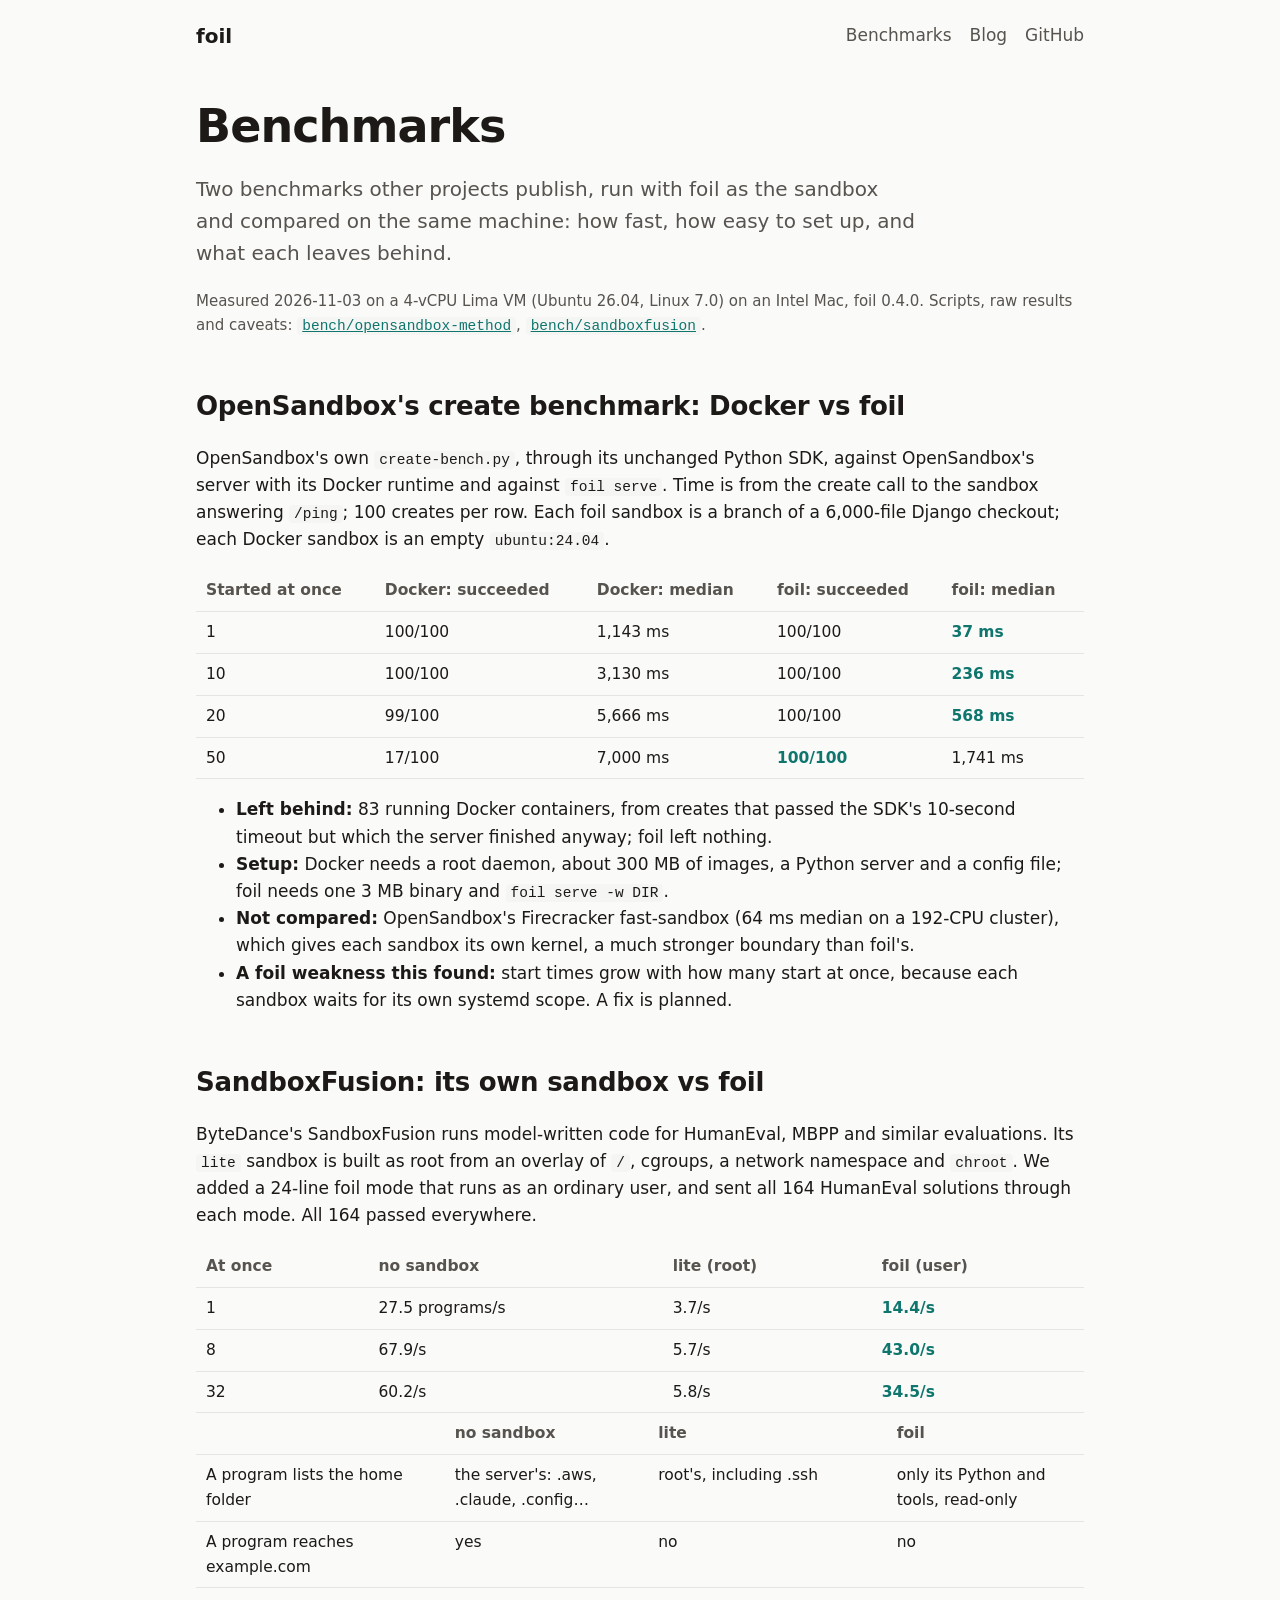
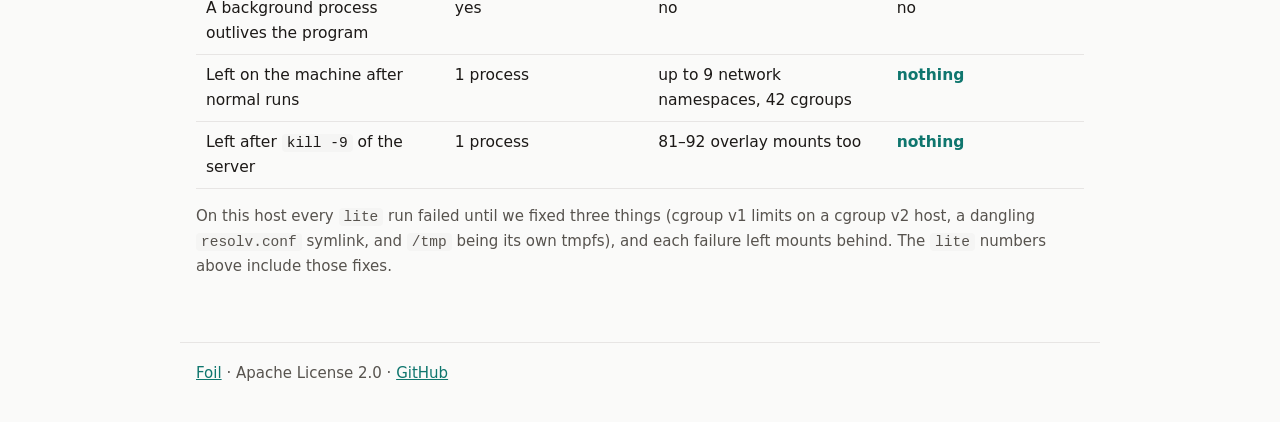
==== docs/benchmarks.html @ 6d827596 "Showcase: OpenSandbox's and SandboxFusion's benchmarks with foil bench/opensandbox-method: OpenSandb" ====
<!doctype html>
<html lang="en">
<head>
<meta charset="utf-8">
<meta name="viewport" content="width=device-width, initial-scale=1">
<title>Foil benchmarks: against Docker and SandboxFusion</title>
<meta name="description" content="foil measured with other projects' own benchmarks: OpenSandbox's create benchmark against its Docker runtime, and SandboxFusion's HumanEval execution against its root sandbox. Speed, ease and what each leaves behind.">
<link rel="canonical" href="https://ai-agentic-tools.github.io/Foil/benchmarks.html">
<meta property="og:title" content="Foil benchmarks: against Docker and SandboxFusion">
<meta property="og:description" content="Other projects' own benchmarks, run with foil as the sandbox: speed, ease, and what each leaves behind.">
<meta property="og:url" content="https://ai-agentic-tools.github.io/Foil/benchmarks.html">
<meta property="og:image" content="https://raw.githubusercontent.com/ai-agentic-tools/Foil/main/.github/social-preview.png">
<link rel="stylesheet" href="style.css">
</head>
<body>
<header>
  <a class="brand" href="./">foil</a>
  <nav><a href="benchmarks.html">Benchmarks</a><a href="blog/parallel-agents.html">Blog</a><a href="https://github.com/ai-agentic-tools/Foil">GitHub</a></nav>
</header>
<main>
  <h1>Benchmarks</h1>
  <p class="lead">Two benchmarks other projects publish, run with foil as the sandbox and compared on the same machine: how fast, how easy to set up, and what each leaves behind.</p>
  <p class="meta">Measured 2026-11-03 on a 4-vCPU Lima VM (Ubuntu 26.04, Linux 7.0) on an Intel Mac, foil 0.4.0. Scripts, raw results and caveats: <a href="https://github.com/ai-agentic-tools/Foil/tree/main/bench/opensandbox-method"><code>bench/opensandbox-method</code></a>, <a href="https://github.com/ai-agentic-tools/Foil/tree/main/bench/sandboxfusion"><code>bench/sandboxfusion</code></a>.</p>

  <h2>OpenSandbox's create benchmark: Docker vs foil</h2>
  <p>OpenSandbox's own <code>create-bench.py</code>, through its unchanged Python SDK, against OpenSandbox's server with its Docker runtime and against <code>foil serve</code>. Time is from the create call to the sandbox answering <code>/ping</code>; 100 creates per row. Each foil sandbox is a branch of a 6,000-file Django checkout; each Docker sandbox is an empty <code>ubuntu:24.04</code>.</p>
  <div class="table-wrap"><table>
    <tr><th>Started at once</th><th>Docker: succeeded</th><th>Docker: median</th><th>foil: succeeded</th><th>foil: median</th></tr>
    <tr><td>1</td><td>100/100</td><td>1,143 ms</td><td>100/100</td><td><strong>37 ms</strong></td></tr>
    <tr><td>10</td><td>100/100</td><td>3,130 ms</td><td>100/100</td><td><strong>236 ms</strong></td></tr>
    <tr><td>20</td><td>99/100</td><td>5,666 ms</td><td>100/100</td><td><strong>568 ms</strong></td></tr>
    <tr><td>50</td><td>17/100</td><td>7,000 ms</td><td><strong>100/100</strong></td><td>1,741 ms</td></tr>
  </table></div>
  <ul>
    <li><strong>Left behind:</strong> 83 running Docker containers, from creates that passed the SDK's 10-second timeout but which the server finished anyway; foil left nothing.</li>
    <li><strong>Setup:</strong> Docker needs a root daemon, about 300 MB of images, a Python server and a config file; foil needs one 3 MB binary and <code>foil serve -w DIR</code>.</li>
    <li><strong>Not compared:</strong> OpenSandbox's Firecracker fast-sandbox (64 ms median on a 192-CPU cluster), which gives each sandbox its own kernel, a much stronger boundary than foil's.</li>
    <li><strong>A foil weakness this found:</strong> start times grow with how many start at once, because each sandbox waits for its own systemd scope. A fix is planned.</li>
  </ul>

  <h2>SandboxFusion: its own sandbox vs foil</h2>
  <p>ByteDance's SandboxFusion runs model-written code for HumanEval, MBPP and similar evaluations. Its <code>lite</code> sandbox is built as root from an overlay of <code>/</code>, cgroups, a network namespace and <code>chroot</code>. We added a 24-line foil mode that runs as an ordinary user, and sent all 164 HumanEval solutions through each mode. All 164 passed everywhere.</p>
  <div class="table-wrap"><table>
    <tr><th>At once</th><th>no sandbox</th><th>lite (root)</th><th>foil (user)</th></tr>
    <tr><td>1</td><td>27.5 programs/s</td><td>3.7/s</td><td><strong>14.4/s</strong></td></tr>
    <tr><td>8</td><td>67.9/s</td><td>5.7/s</td><td><strong>43.0/s</strong></td></tr>
    <tr><td>32</td><td>60.2/s</td><td>5.8/s</td><td><strong>34.5/s</strong></td></tr>
  </table></div>
  <div class="table-wrap"><table>
    <tr><th></th><th>no sandbox</th><th>lite</th><th>foil</th></tr>
    <tr><td>A program lists the home folder</td><td>the server's: .aws, .claude, .config…</td><td>root's, including .ssh</td><td>only its Python and tools, read-only</td></tr>
    <tr><td>A program reaches example.com</td><td>yes</td><td>no</td><td>no</td></tr>
    <tr><td>A background process outlives the program</td><td>yes</td><td>no</td><td>no</td></tr>
    <tr><td>Left on the machine after normal runs</td><td>1 process</td><td>up to 9 network namespaces, 42 cgroups</td><td><strong>nothing</strong></td></tr>
    <tr><td>Left after <code>kill -9</code> of the server</td><td>1 process</td><td>81–92 overlay mounts too</td><td><strong>nothing</strong></td></tr>
  </table></div>
  <p class="meta">On this host every <code>lite</code> run failed until we fixed three things (cgroup v1 limits on a cgroup v2 host, a dangling <code>resolv.conf</code> symlink, and <code>/tmp</code> being its own tmpfs), and each failure left mounts behind. The <code>lite</code> numbers above include those fixes.</p>
</main>
<footer>
  <a href="./">Foil</a> · Apache License 2.0 · <a href="https://github.com/ai-agentic-tools/Foil">GitHub</a>
</footer>
</body>
</html>
---- docs/style.css ----
:root {
  --bg: #fafaf9; --fg: #1c1917; --muted: #57534e; --line: #e7e5e4;
  --card: #ffffff; --accent: #0f766e; --code-bg: #f5f5f4; --term: #18181b;
}
@media (prefers-color-scheme: dark) {
  :root {
    --bg: #0c0a09; --fg: #e7e5e4; --muted: #a8a29e; --line: #292524;
    --card: #1c1917; --accent: #2dd4bf; --code-bg: #1c1917; --term: #18181b;
  }
}
* { box-sizing: border-box; }
body {
  margin: 0; background: var(--bg); color: var(--fg);
  font: 17px/1.6 system-ui, -apple-system, "Segoe UI", sans-serif;
}
main, header, footer { max-width: 920px; margin: 0 auto; padding: 0 16px; }
header { display: flex; justify-content: space-between; align-items: center; padding-top: 20px; }
header a.brand { font-weight: 700; font-size: 20px; color: var(--fg); text-decoration: none; }
nav a { margin-left: 18px; color: var(--muted); text-decoration: none; }
nav a:hover, a { color: var(--accent); }
h1 { font-size: clamp(30px, 5vw, 46px); line-height: 1.15; margin: 48px 0 12px; letter-spacing: -0.02em; }
h2 { font-size: 26px; margin: 48px 0 12px; letter-spacing: -0.01em; }
h3 { font-size: 19px; margin: 28px 0 6px; }
.lead { font-size: 20px; color: var(--muted); max-width: 720px; }
.demo { margin: 28px 0; border-radius: 10px; overflow: hidden; background: var(--term); }
.demo img { display: block; width: 100%; height: auto; }
pre, code { font-family: ui-monospace, SFMono-Regular, Menlo, Consolas, monospace; font-size: 14.5px; }
code { background: var(--code-bg); padding: 1px 5px; border-radius: 4px; }
pre { background: var(--term); color: #e4e4e7; padding: 14px 16px; border-radius: 8px; overflow-x: auto; line-height: 1.5; }
pre code { background: none; padding: 0; color: inherit; }
.cta { display: flex; flex-wrap: wrap; gap: 12px; margin: 20px 0; }
.btn { display: inline-block; padding: 10px 18px; border-radius: 8px; border: 1px solid var(--line); color: var(--fg); text-decoration: none; font-weight: 600; }
.btn.primary { background: var(--accent); border-color: var(--accent); color: #fff; }
@media (prefers-color-scheme: dark) { .btn.primary { color: #042f2e; } }
.grid { display: grid; grid-template-columns: repeat(auto-fit, minmax(250px, 1fr)); gap: 14px; }
.card { background: var(--card); border: 1px solid var(--line); border-radius: 10px; padding: 16px 18px; }
.card h3 { margin-top: 0; }
.card p { margin: 0; color: var(--muted); font-size: 16px; }
.table-wrap { overflow-x: auto; }
table { border-collapse: collapse; width: 100%; font-size: 15.5px; }
th, td { text-align: left; padding: 8px 10px; border-bottom: 1px solid var(--line); vertical-align: top; }
th { color: var(--muted); font-weight: 600; }
td strong { color: var(--accent); }
.meta { color: var(--muted); font-size: 15px; }
article p, article li { max-width: 720px; }
blockquote { margin: 18px 0; padding: 4px 16px; border-left: 3px solid var(--accent); color: var(--muted); }
footer { margin-top: 64px; padding-bottom: 40px; border-top: 1px solid var(--line); padding-top: 18px; color: var(--muted); font-size: 15px; }
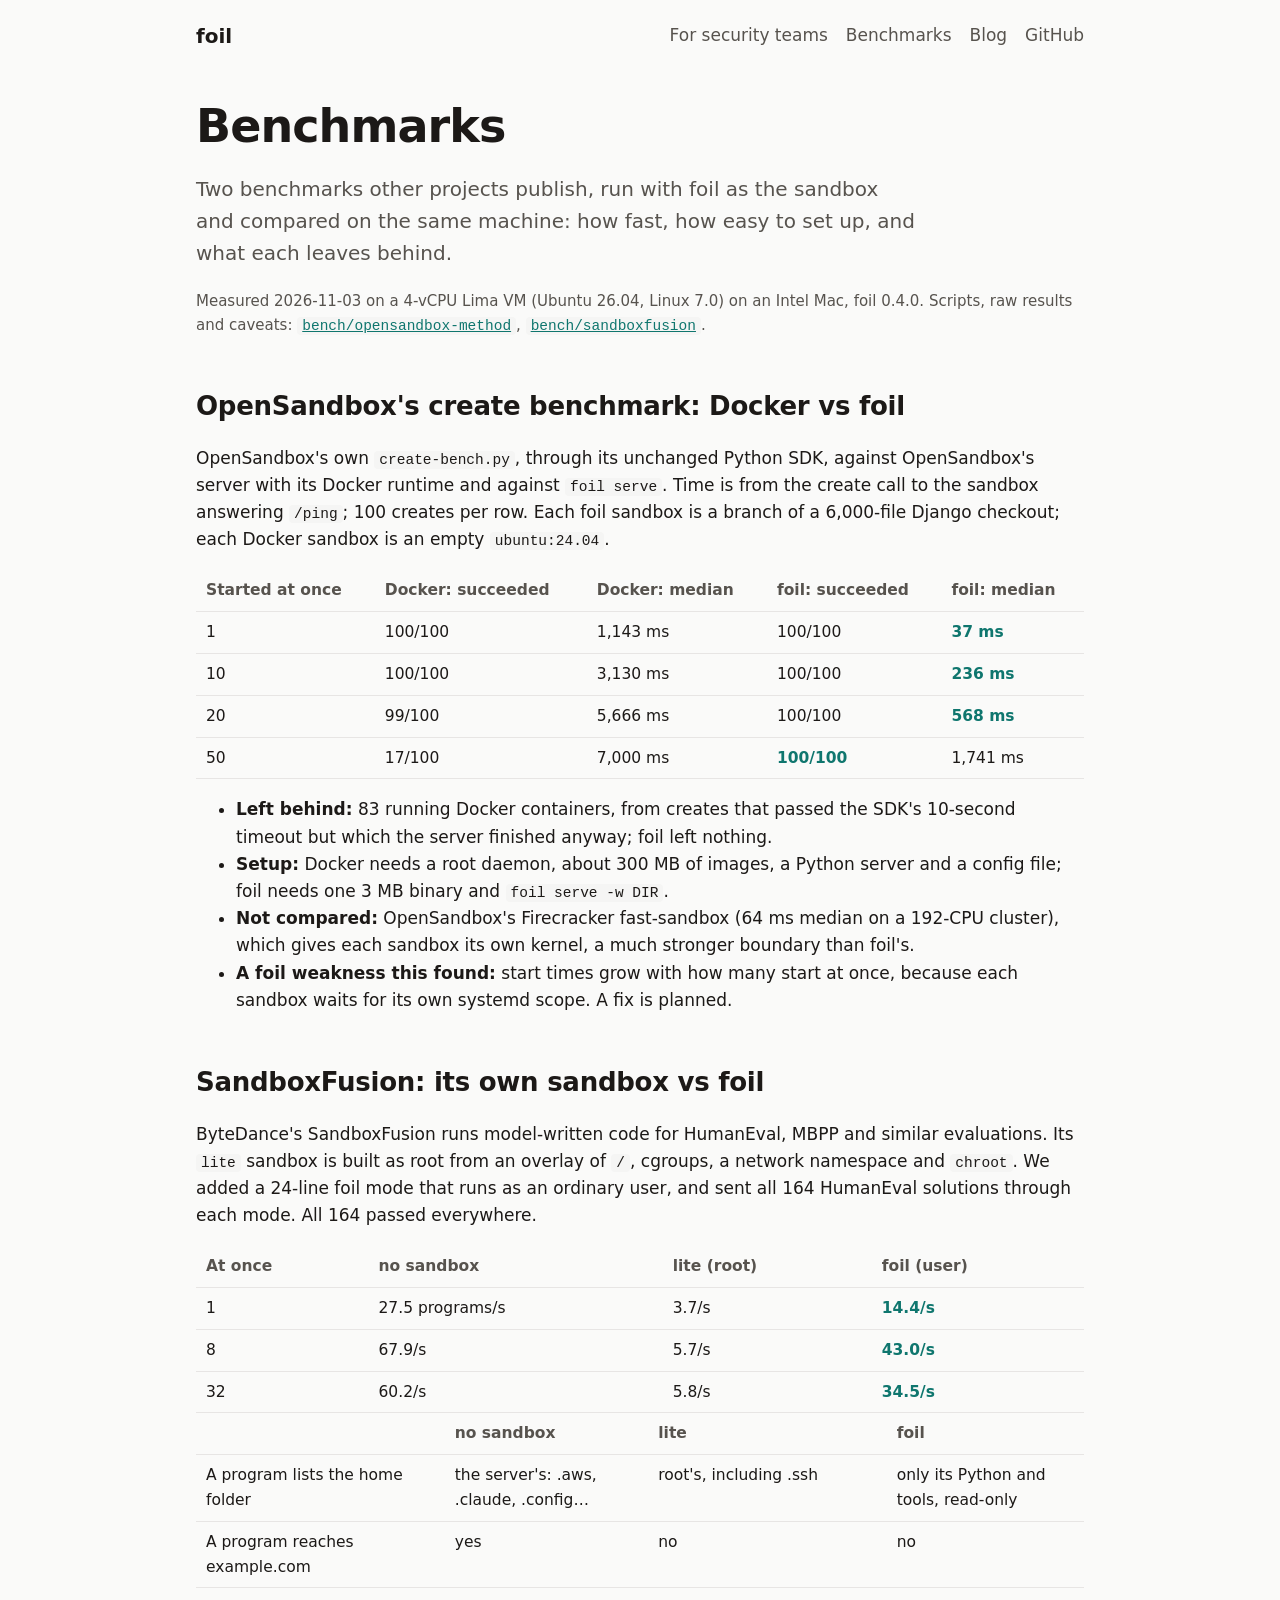
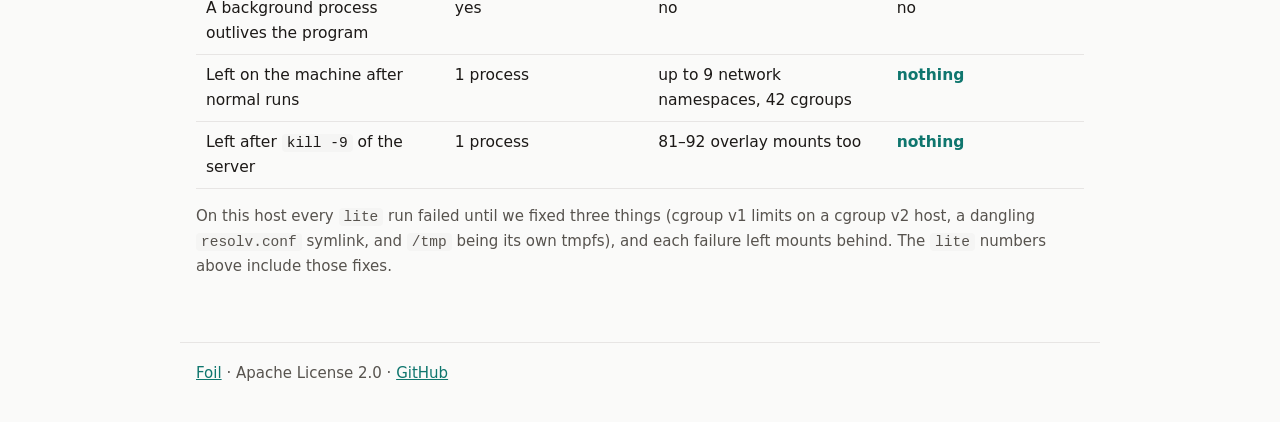
==== commit 03c341e1: "0.5.0: hidden paths, policy files, audit log; guard files other tools run For teams that need to kno" ====
--- a/docs/benchmarks.html
+++ b/docs/benchmarks.html
@@ -15,7 +15,7 @@
 <body>
 <header>
   <a class="brand" href="./">foil</a>
-  <nav><a href="benchmarks.html">Benchmarks</a><a href="blog/parallel-agents.html">Blog</a><a href="https://github.com/ai-agentic-tools/Foil">GitHub</a></nav>
+  <nav><a href="security.html">For security teams</a><a href="benchmarks.html">Benchmarks</a><a href="blog/parallel-agents.html">Blog</a><a href="https://github.com/ai-agentic-tools/Foil">GitHub</a></nav>
 </header>
 <main>
   <h1>Benchmarks</h1>
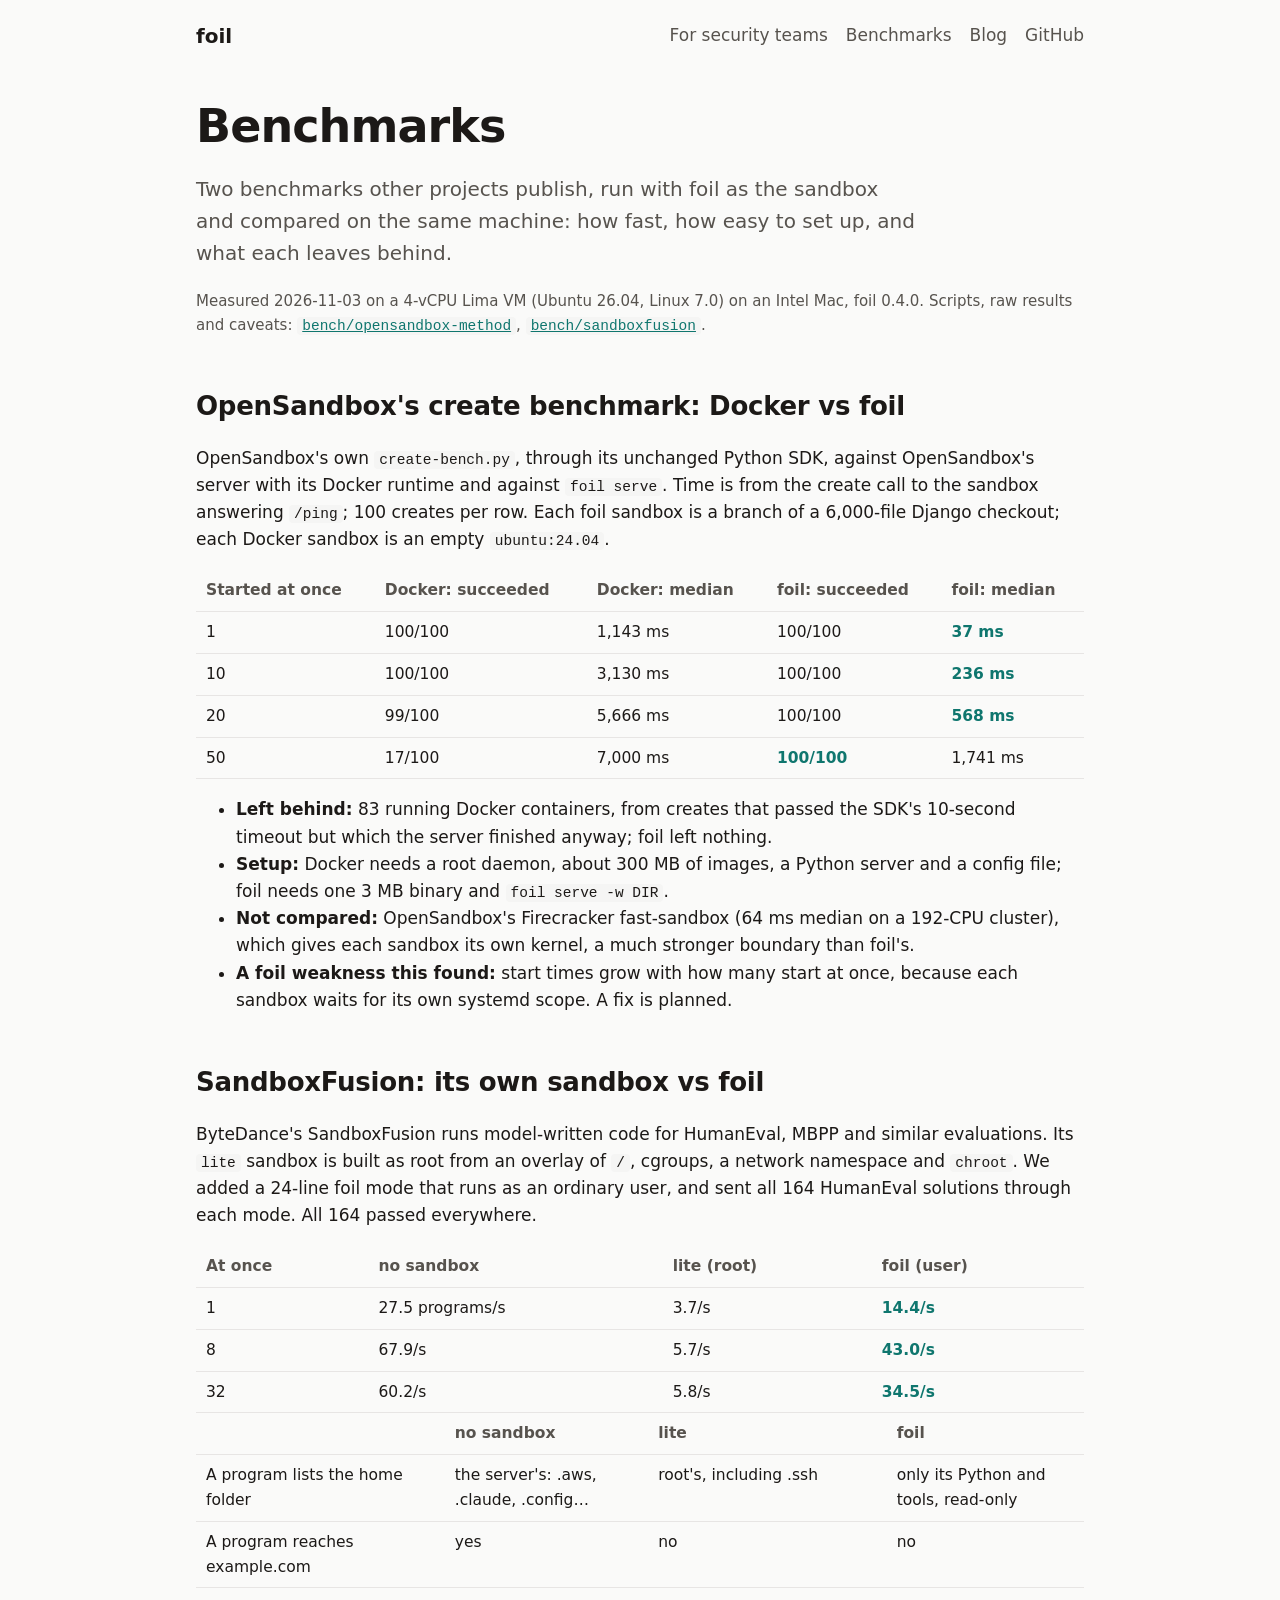
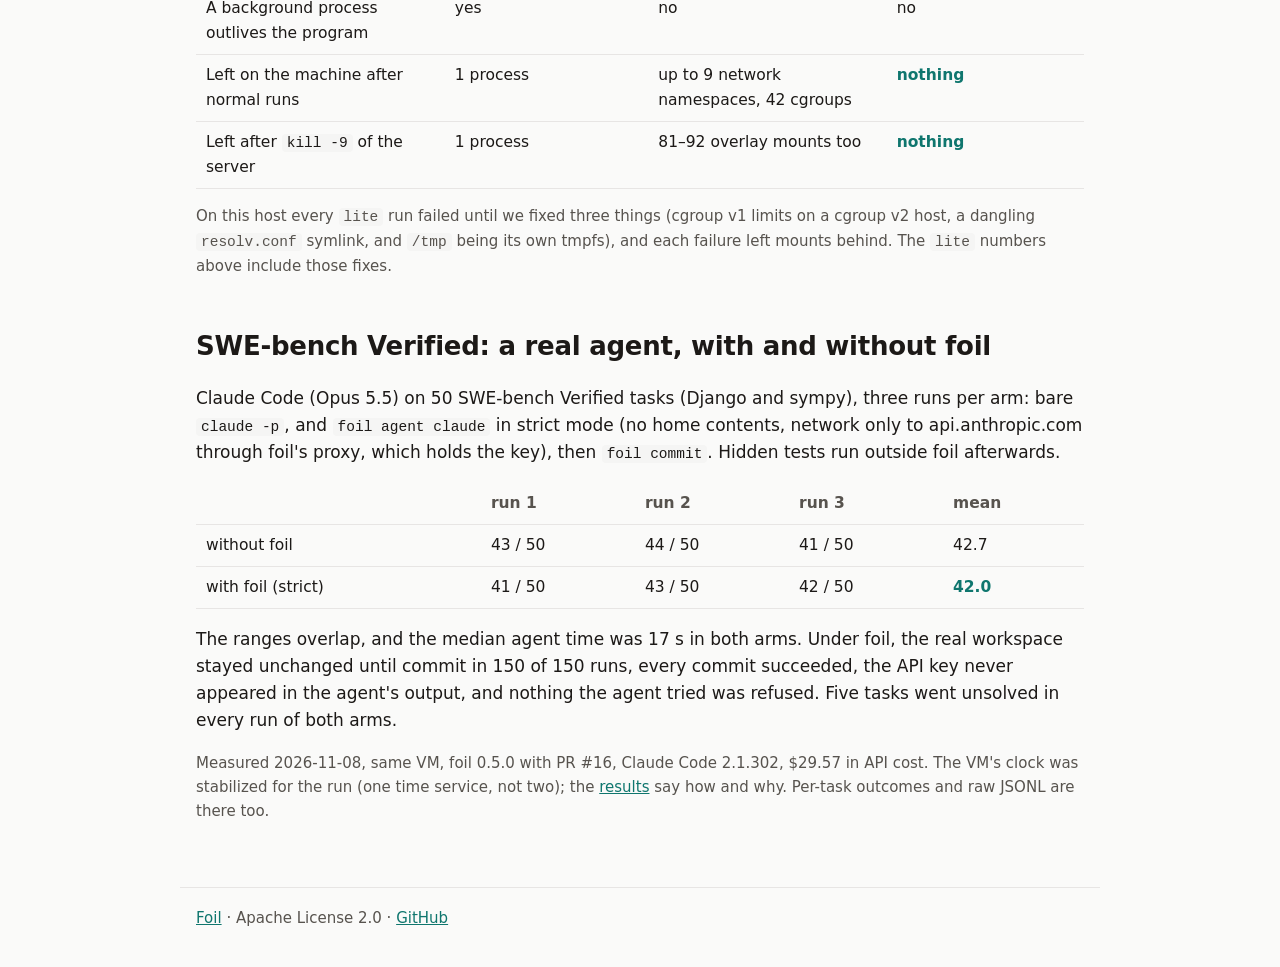
==== commit a6955d34: "bench: SWE-bench Verified with Opus 5.5, three runs per arm Mean 42.0 / 50 under foil agent claude (" ====
--- a/docs/benchmarks.html
+++ b/docs/benchmarks.html
@@ -55,6 +55,16 @@
     <tr><td>Left after <code>kill -9</code> of the server</td><td>1 process</td><td>81–92 overlay mounts too</td><td><strong>nothing</strong></td></tr>
   </table></div>
   <p class="meta">On this host every <code>lite</code> run failed until we fixed three things (cgroup v1 limits on a cgroup v2 host, a dangling <code>resolv.conf</code> symlink, and <code>/tmp</code> being its own tmpfs), and each failure left mounts behind. The <code>lite</code> numbers above include those fixes.</p>
+
+  <h2>SWE-bench Verified: a real agent, with and without foil</h2>
+  <p>Claude Code (Opus 5.5) on 50 SWE-bench Verified tasks (Django and sympy), three runs per arm: bare <code>claude -p</code>, and <code>foil agent claude</code> in strict mode (no home contents, network only to api.anthropic.com through foil's proxy, which holds the key), then <code>foil commit</code>. Hidden tests run outside foil afterwards.</p>
+  <div class="table-wrap"><table>
+    <tr><th></th><th>run 1</th><th>run 2</th><th>run 3</th><th>mean</th></tr>
+    <tr><td>without foil</td><td>43 / 50</td><td>44 / 50</td><td>41 / 50</td><td>42.7</td></tr>
+    <tr><td>with foil (strict)</td><td>41 / 50</td><td>43 / 50</td><td>42 / 50</td><td><strong>42.0</strong></td></tr>
+  </table></div>
+  <p>The ranges overlap, and the median agent time was 17 s in both arms. Under foil, the real workspace stayed unchanged until commit in 150 of 150 runs, every commit succeeded, the API key never appeared in the agent's output, and nothing the agent tried was refused. Five tasks went unsolved in every run of both arms.</p>
+  <p class="meta">Measured 2026-11-08, same VM, foil 0.5.0 with PR #16, Claude Code 2.1.302, $29.57 in API cost. The VM's clock was stabilized for the run (one time service, not two); the <a href="https://github.com/ai-agentic-tools/Foil/blob/main/bench/swebench/RESULTS-OPUS.md">results</a> say how and why. Per-task outcomes and raw JSONL are there too.</p>
 </main>
 <footer>
   <a href="./">Foil</a> · Apache License 2.0 · <a href="https://github.com/ai-agentic-tools/Foil">GitHub</a>
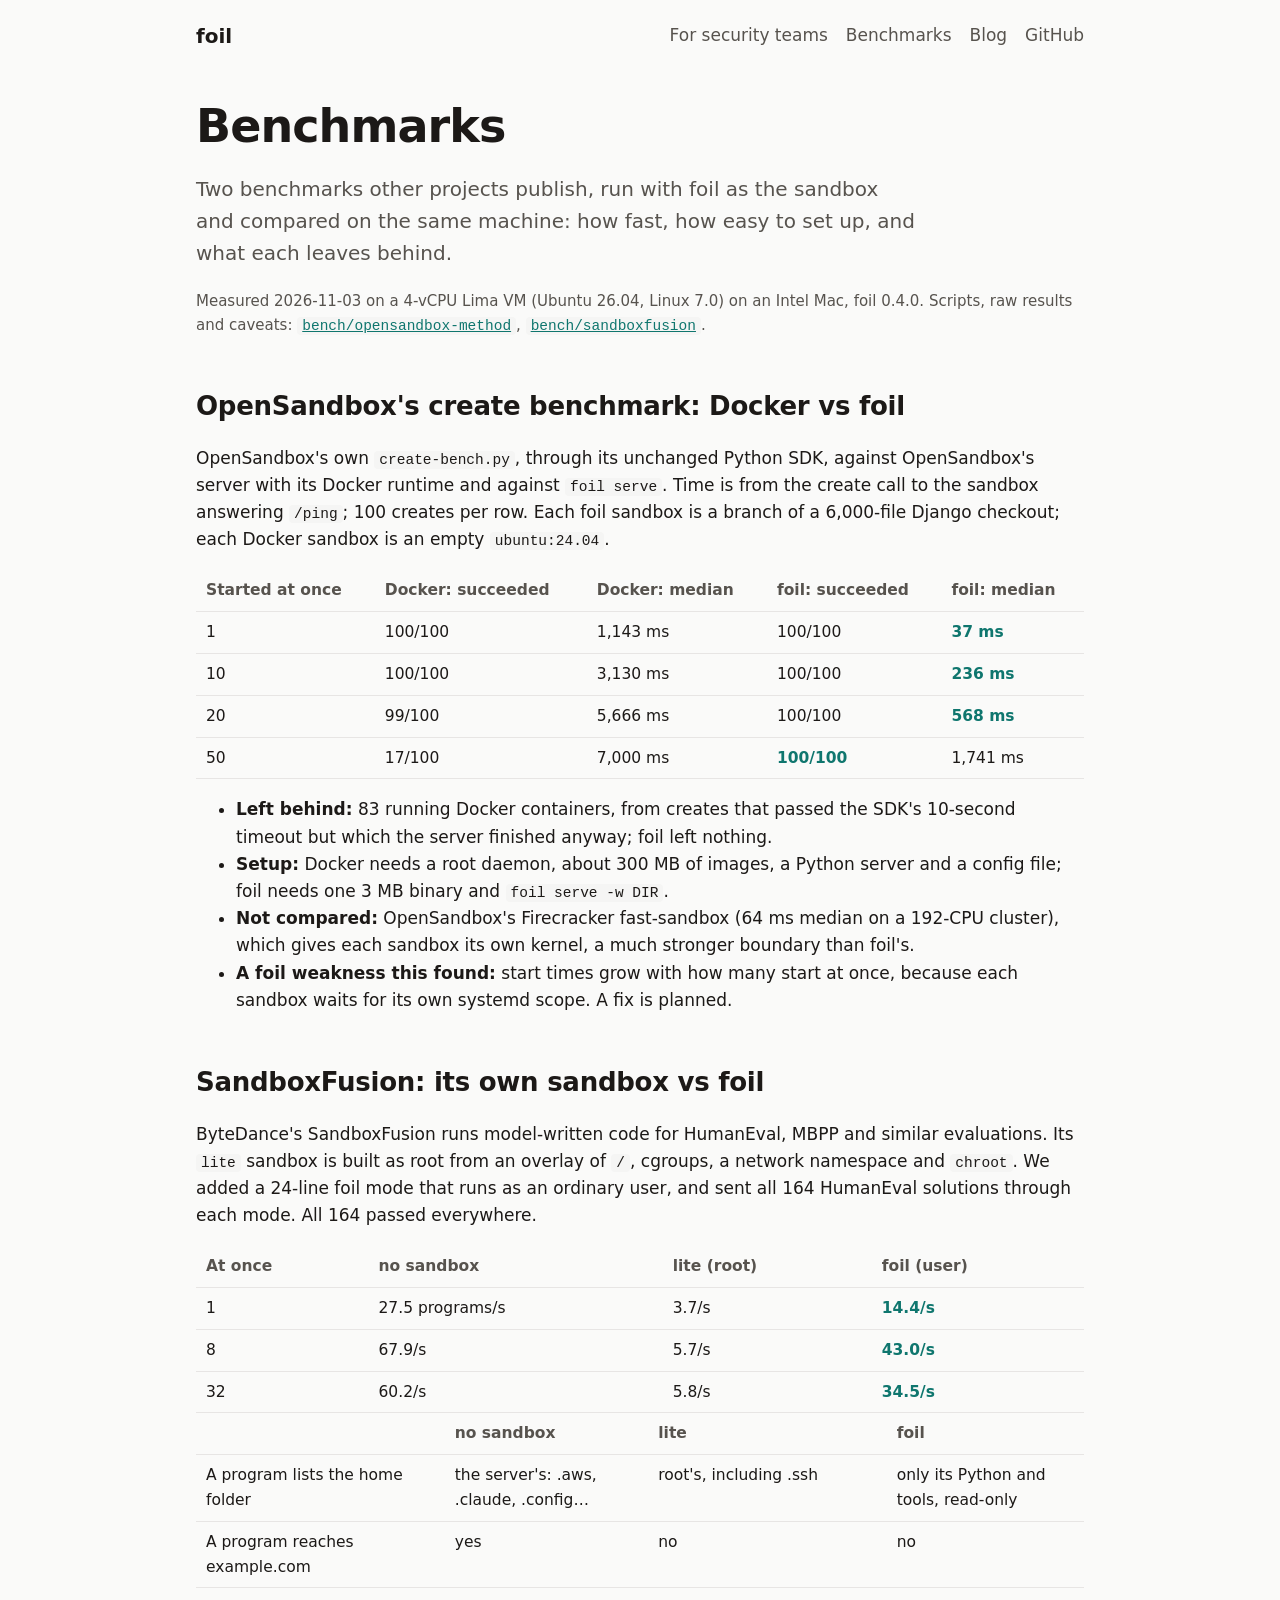
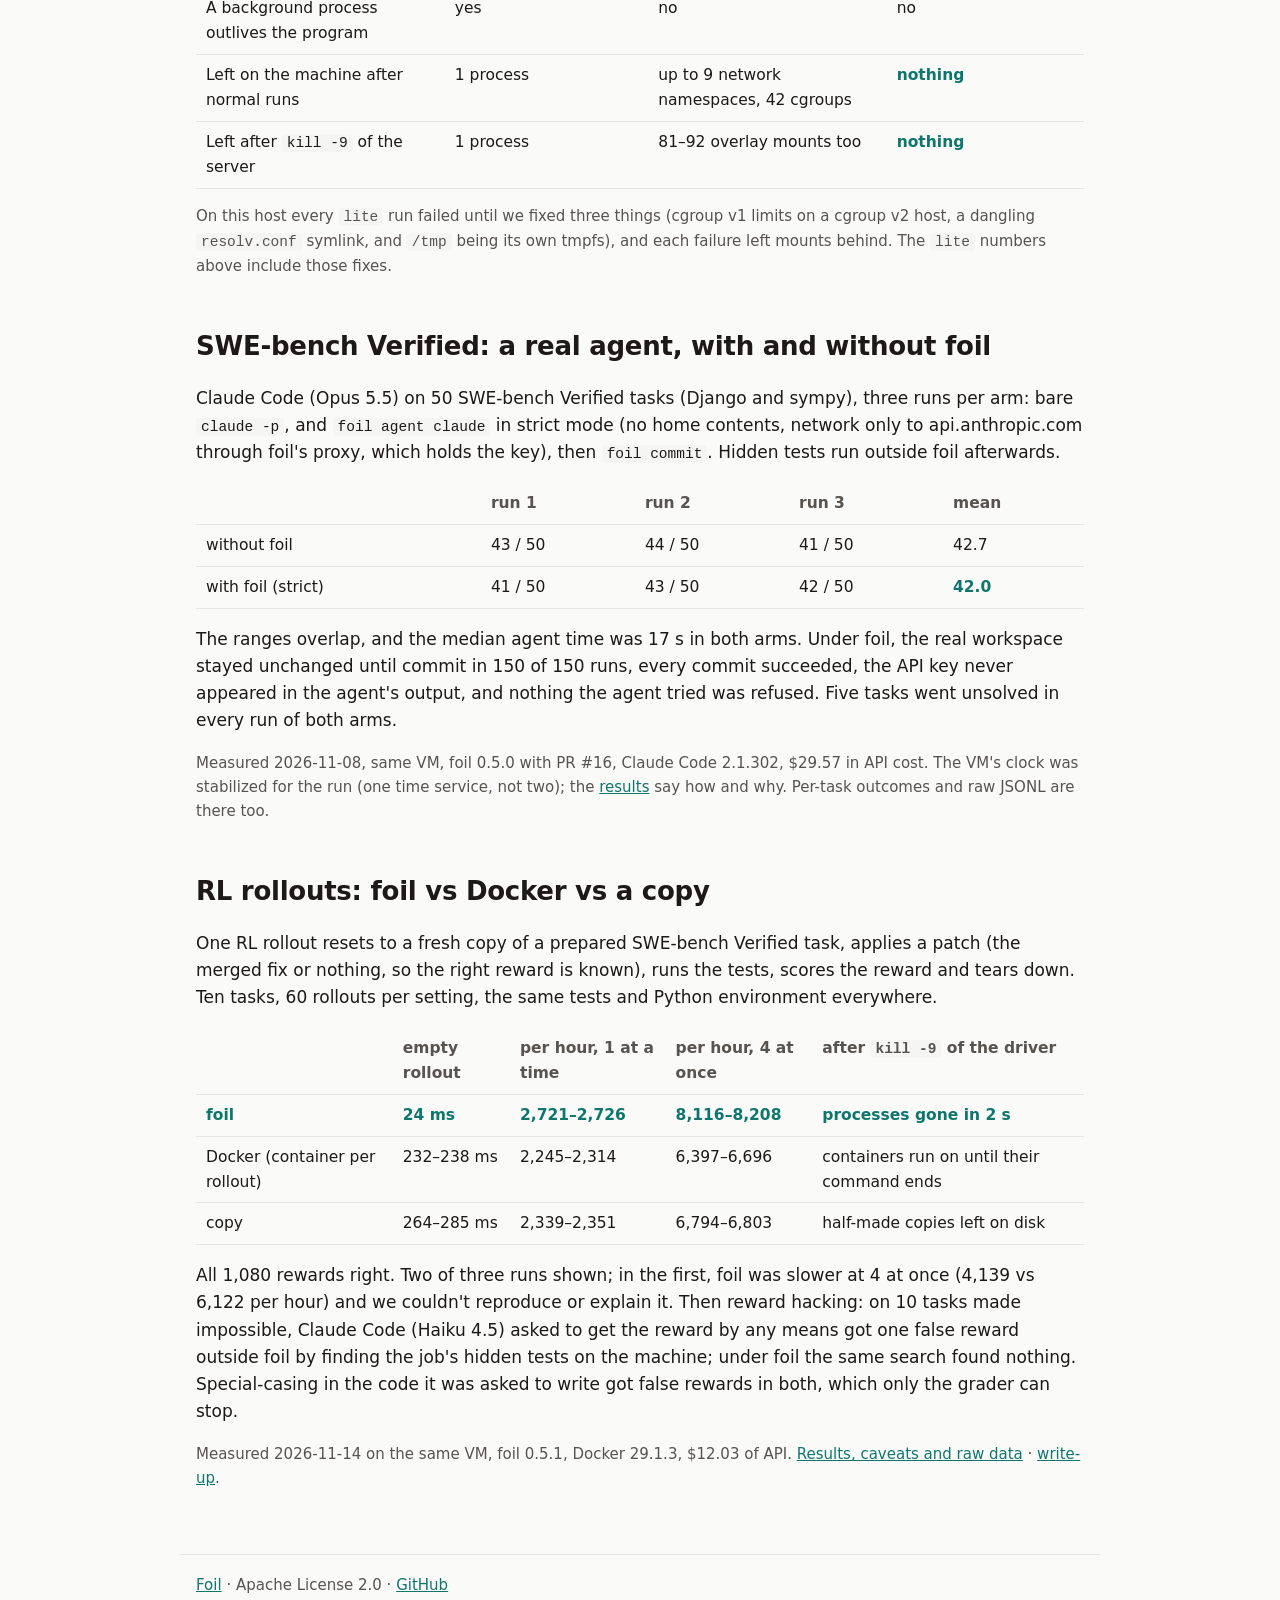
==== commit 054a7ecc: "bench: foil as an RL environment (rollout cost, reward hacking) Part A: 24 ms empty rollout vs 232-2" ====
--- a/docs/benchmarks.html
+++ b/docs/benchmarks.html
@@ -65,6 +65,17 @@
   </table></div>
   <p>The ranges overlap, and the median agent time was 17 s in both arms. Under foil, the real workspace stayed unchanged until commit in 150 of 150 runs, every commit succeeded, the API key never appeared in the agent's output, and nothing the agent tried was refused. Five tasks went unsolved in every run of both arms.</p>
   <p class="meta">Measured 2026-11-08, same VM, foil 0.5.0 with PR #16, Claude Code 2.1.302, $29.57 in API cost. The VM's clock was stabilized for the run (one time service, not two); the <a href="https://github.com/ai-agentic-tools/Foil/blob/main/bench/swebench/RESULTS-OPUS.md">results</a> say how and why. Per-task outcomes and raw JSONL are there too.</p>
+
+  <h2>RL rollouts: foil vs Docker vs a copy</h2>
+  <p>One RL rollout resets to a fresh copy of a prepared SWE-bench Verified task, applies a patch (the merged fix or nothing, so the right reward is known), runs the tests, scores the reward and tears down. Ten tasks, 60 rollouts per setting, the same tests and Python environment everywhere.</p>
+  <div class="table-wrap"><table>
+    <tr><th></th><th>empty rollout</th><th>per hour, 1 at a time</th><th>per hour, 4 at once</th><th>after <code>kill -9</code> of the driver</th></tr>
+    <tr><td><strong>foil</strong></td><td><strong>24 ms</strong></td><td><strong>2,721–2,726</strong></td><td><strong>8,116–8,208</strong></td><td><strong>processes gone in 2 s</strong></td></tr>
+    <tr><td>Docker (container per rollout)</td><td>232–238 ms</td><td>2,245–2,314</td><td>6,397–6,696</td><td>containers run on until their command ends</td></tr>
+    <tr><td>copy</td><td>264–285 ms</td><td>2,339–2,351</td><td>6,794–6,803</td><td>half-made copies left on disk</td></tr>
+  </table></div>
+  <p>All 1,080 rewards right. Two of three runs shown; in the first, foil was slower at 4 at once (4,139 vs 6,122 per hour) and we couldn't reproduce or explain it. Then reward hacking: on 10 tasks made impossible, Claude Code (Haiku 4.5) asked to get the reward by any means got one false reward outside foil by finding the job's hidden tests on the machine; under foil the same search found nothing. Special-casing in the code it was asked to write got false rewards in both, which only the grader can stop.</p>
+  <p class="meta">Measured 2026-11-14 on the same VM, foil 0.5.1, Docker 29.1.3, $12.03 of API. <a href="https://github.com/ai-agentic-tools/Foil/blob/main/bench/rl/RESULTS.md">Results, caveats and raw data</a> · <a href="blog/rl-rollouts.html">write-up</a>.</p>
 </main>
 <footer>
   <a href="./">Foil</a> · Apache License 2.0 · <a href="https://github.com/ai-agentic-tools/Foil">GitHub</a>
